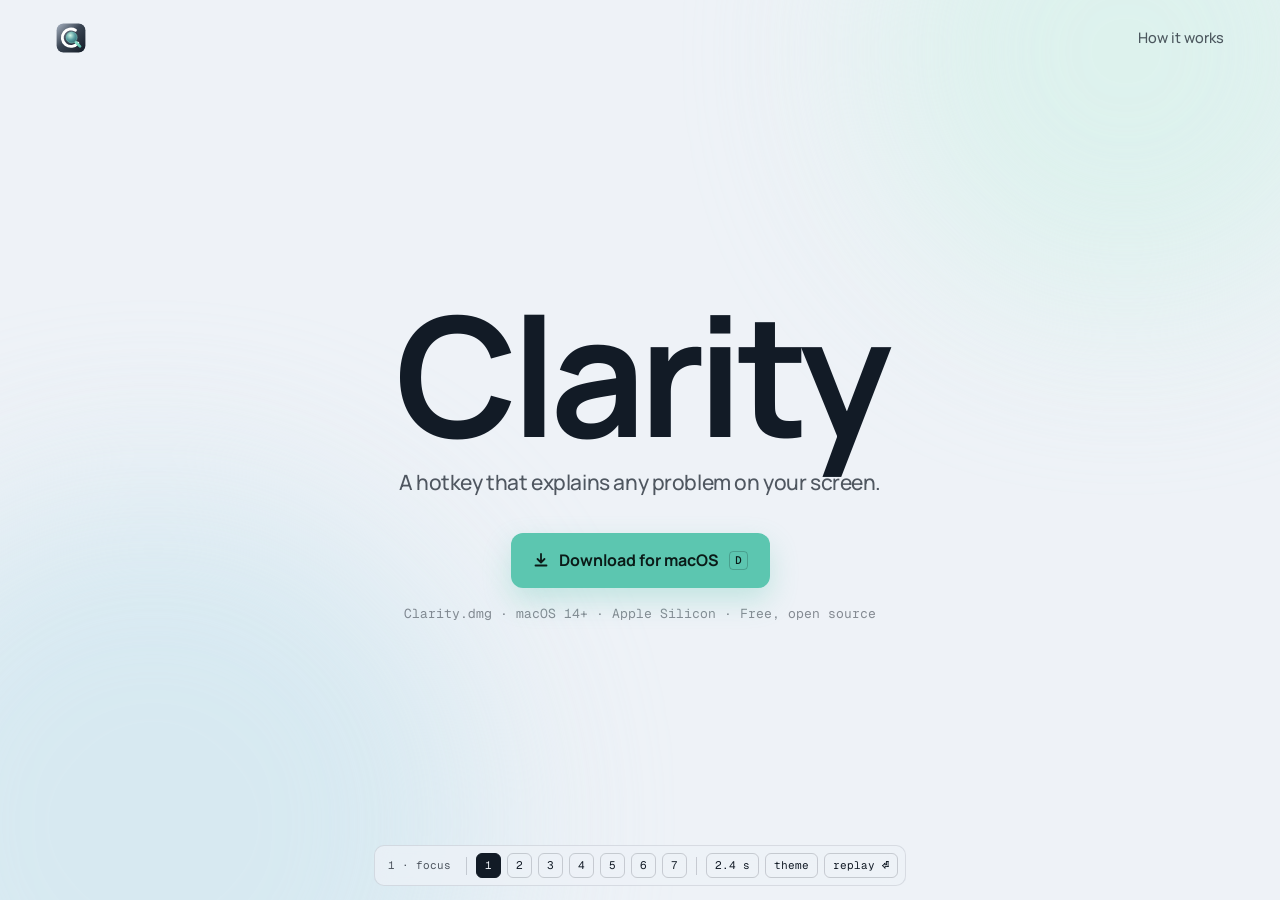
==== docs/boot-lab.html @ bc811ad2 "Add boot lab and live prototypes from the overnight session Three 'the site is the screen' prototype" ====
<!doctype html>
<html lang="en" class="theme-paper">
<head>
<meta charset="utf-8">
<meta name="viewport" content="width=device-width, initial-scale=1">
<title>Clarity · boot lab</title>
<link rel="preconnect" href="https://fonts.gstatic.com" crossorigin>
<link rel="stylesheet" href="https://fonts.googleapis.com/css2?family=Manrope:wght@400;500;600;700&family=Geist+Mono:wght@400;500&display=swap">
<style>
/* ============================================================ tokens */
:root {
  --sans: "Manrope", -apple-system, BlinkMacSystemFont, sans-serif;
  --mono: "Geist Mono", ui-monospace, Menlo, monospace;
  --ease-out: cubic-bezier(.2,.7,.2,1);
  --ease-in: cubic-bezier(.6,0,.9,.4);
  --ease-io: cubic-bezier(.65,0,.35,1);
  --ease-land: cubic-bezier(.34,1.25,.5,1);
  /* the dock transform for the flying mark, measured at runtime */
  --dx: 0px; --dy: 0px; --ds: .25;
}
.theme-ink {
  --ground: #0e141c; --ground-2: #141c26;
  --fg: #eaf0f4; --fg-70: rgba(234,240,244,.70); --fg-44: rgba(234,240,244,.44);
  --line: rgba(234,240,244,.12); --line-2: rgba(234,240,244,.22);
  --mint: #6fd1bd; --mint-ink: #0b1b18;
  --glow-a: #1d3a44; --glow-b: #1a2b3a; --glow-o: .55;
  --flash: rgba(207,248,231,.55); --dim: rgba(0,0,0,.52);
  /* how present the out-of-focus word is before the glass finds it */
  --wm-ghost: .45;
}
.theme-paper {
  --ground: #eef2f7; --ground-2: #ffffff;
  --fg: #121b26; --fg-70: rgba(18,27,38,.72); --fg-44: rgba(18,27,38,.48);
  --line: rgba(18,27,38,.10); --line-2: rgba(18,27,38,.18);
  --mint: #5cc6b0; --mint-ink: #0b1b18;
  --glow-a: #cfe6ef; --glow-b: #d7f1ea; --glow-o: .75;
  --flash: rgba(255,255,255,.7); --dim: rgba(18,27,38,.34);
  /* dark text blurred on a light ground loses more of itself, so keep more of it */
  --wm-ghost: .68;
}

* { box-sizing: border-box; }
html, body { height: 100%; }
/* the glass's diameter and how far it travels; one pair of numbers per breakpoint */
:root { --lens-d: 420px; --reach: 840px; }
@media (max-width: 760px) { :root { --lens-d: 260px; --reach: 480px; } }
/* on a phone the glass has to stay smaller than the word, or there is nothing
   left for it to search for */
@media (max-width: 460px) { :root { --lens-d: 170px; --reach: 320px; } }
body {
  margin: 0; overflow: hidden; background: var(--ground); color: var(--fg);
  font: 16px/1.55 var(--sans); -webkit-font-smoothing: antialiased;
}

/* ============================================================ the hero */
.bg { position: fixed; inset: 0; overflow: hidden; pointer-events: none; }
.bg i { position: absolute; border-radius: 50%; filter: blur(90px); opacity: var(--glow-o); }
.bg i:nth-child(1) { width: 52vw; height: 52vw; left: -14vw; bottom: -20vw; background: var(--glow-a); animation: drift 90s ease-in-out infinite; }
.bg i:nth-child(2) { width: 40vw; height: 40vw; right: -8vw; top: -16vw; background: var(--glow-b); animation: drift 90s ease-in-out infinite reverse; }
@keyframes drift { 0%,100% { transform: none } 50% { transform: translate3d(3vw,-2vw,0) scale(1.06) } }

.page { position: relative; height: 100%; display: grid; grid-template-rows: auto 1fr; padding: 0 clamp(20px, 5vw, 56px); }

.nav { display: flex; align-items: center; justify-content: space-between; height: 76px; }
/* the corner mark exists as the place the icon lands in boots 2 and 6 */
.mark-hold { position: relative; width: 30px; height: 30px; border-radius: 7px; overflow: hidden; }
.mark-sm { width: 30px; height: 30px; display: block; border-radius: 7px; }
/* the only thing that moves once the boot is over: a glint crosses the glass
   every 20 s, which is the ambient behaviour IDENTITY §5 already allows */
.sheen {
  position: absolute; inset: 0; pointer-events: none;
  background: linear-gradient(100deg, transparent 34%, rgba(255,255,255,.8) 50%, transparent 66%);
  transform: translateX(-150%); animation: sheen 20s linear infinite;
}
@keyframes sheen { 0%, 93% { transform: translateX(-150%) } 100% { transform: translateX(150%) } }
.nav a { color: var(--fg-70); text-decoration: none; font-size: 14.5px; font-weight: 500; }
.nav a:hover { color: var(--fg); }

.hero { align-self: center; justify-self: center; text-align: center; padding-bottom: 6vh; position: relative; }
.wordmark { margin: 0; font-size: clamp(64px, 13vw, 168px); font-weight: 700; letter-spacing: -.045em; line-height: .9; }
/* wide enough to stay on one line on a desktop; it wraps on its own below ~560px */
.tagline { margin: 18px auto 0; font-size: clamp(16px, 1.7vw, 21px); font-weight: 500; letter-spacing: -.02em; color: var(--fg-70); max-width: 50ch; }
.dl {
  display: inline-flex; align-items: center; gap: 10px; margin-top: 34px; text-decoration: none;
  background: var(--mint); color: var(--mint-ink); font-weight: 700; font-size: 16px;
  padding: 15px 22px; border-radius: 12px; box-shadow: 0 12px 28px rgba(92,198,176,.3);
}
.dl svg { width: 16px; height: 16px; }
.dl kbd { font: 500 11px/1 var(--mono); border: 1px solid rgba(11,27,24,.22); border-radius: 4px; padding: 3px 5px; }
.fine { margin: 16px 0 0; font: 400 13px/1.5 var(--mono); color: var(--fg-44); }

/* ============================================================ boot layers */
/* All of these are inert and invisible at rest; each boot animates the ones it needs. */
.flyer { position: fixed; left: 50%; top: 50%; width: 132px; height: 132px; margin: -66px 0 0 -66px; opacity: 0; pointer-events: none; }
.flyer svg { width: 100%; height: 100%; display: block; }
/* the sweeping object is the icon's magnifier at scale, not a soft bubble:
   thick white C open at the lower right, with the glass sitting inside it */
/* --lens-y is the wordmark's vertical centre, measured at runtime, so the glass
   sweeps along the word rather than along the middle of the viewport */
/* everything about the glass is a fraction of --lens-d, so one variable resizes
   it for a phone; --reach is how far it travels, in the same spirit */
.lens { position: fixed; left: 50%; top: var(--lens-y, 50%); width: var(--lens-d); height: var(--lens-d);
  margin: calc(var(--lens-d) / -2) 0 0 calc(var(--lens-d) / -2); opacity: 0; pointer-events: none; }
.lens .rim { position: absolute; inset: 0; border-radius: 50%; border: calc(var(--lens-d) * .0714) solid #fff; border-right-color: transparent; transform: rotate(38deg); box-shadow: 0 24px 60px rgba(18,27,38,.22); }
/* a tint, not a fill: whatever is under the glass has to stay readable */
.lens .disc { position: absolute; inset: calc(var(--lens-d) * .1095); border-radius: 50%; border: 2px solid rgba(141,220,203,.75);
  background: radial-gradient(circle at 36% 30%, rgba(207,248,231,.20), rgba(88,157,161,.10) 56%, rgba(47,107,114,.08));
  /* the edge is thick glass: light piles up just inside it and dims right at it */
  box-shadow: inset 0 0 24px rgba(207,248,231,.18),
              inset 0 0 0 5px rgba(255,255,255,.06),
              inset 0 0 14px 8px rgba(18,27,38,.10); }
/* the rim catches light the way a thick lens does, brightest at the top left */
.lens .disc::after {
  content: ""; position: absolute; inset: 5px; border-radius: 50%;
  border: 1.5px solid transparent; border-top-color: rgba(255,255,255,.55); border-left-color: rgba(255,255,255,.3);
  transform: rotate(-18deg);
}
/* the caustic: the crescent of light a lens throws on its far side */
.lens .disc::before {
  content: ""; position: absolute; inset: 2px; border-radius: 50%;
  background: radial-gradient(circle at 72% 76%, rgba(255,255,255,.16), rgba(255,255,255,0) 42%);
}
.lens .stick { position: absolute; right: calc(var(--lens-d) * -.062); bottom: calc(var(--lens-d) * -.0286);
  width: calc(var(--lens-d) * .281); height: calc(var(--lens-d) * .081); border-radius: calc(var(--lens-d) * .0405);
  background: linear-gradient(#8fe3cf, #5cc2ad); transform: rotate(45deg); transform-origin: left center; }
.glass { position: fixed; inset: -10%; opacity: 0; pointer-events: none;
  background: radial-gradient(circle at 35% 30%, #cff8e7, #589da1 52%, #2f6b72); }
.ring { position: fixed; left: 50%; top: 50%; width: 66vmin; height: 66vmin; margin: -33vmin 0 0 -33vmin; border-radius: 50%;
  border: 7vmin solid #fff; border-right-color: transparent; transform: rotate(38deg); opacity: 0; pointer-events: none; }
.flash { position: fixed; inset: 0; background: var(--flash); opacity: 0; pointer-events: none; }
.caps { position: absolute; left: 50%; top: calc(100% + 18px); transform: translateX(-50%); display: flex; gap: 7px; opacity: 0; }
.caps kbd { font: 500 15px/1 var(--mono); color: var(--fg); background: var(--ground-2); border: 1px solid var(--line-2); border-bottom-width: 3px; border-radius: 8px; padding: 10px 12px; }
/* the selection wraps the wordmark only, and the wordmark sits above the dim,
   the way a real capture leaves the chosen region bright */
.wm-wrap { position: relative; display: inline-block; z-index: 3; }
/* white dashes, because they sit over the dim the way a real capture marquee does */
.sel { position: absolute; inset: -14px -24px; border: 1.5px dashed rgba(255,255,255,.92); border-radius: 4px; opacity: 0; }
.dim { position: fixed; inset: 0; background: var(--dim); opacity: 0; pointer-events: none; }

/* ============================================================ shared keyframes */
@keyframes drift-none { to { transform: none } }
@keyframes focus-in { from { opacity: .25; filter: blur(12px) } to { opacity: 1; filter: blur(0px) } }
@keyframes fade-in { from { opacity: 0 } to { opacity: 1 } }
@keyframes rise { from { opacity: 0; transform: translateY(12px) } to { opacity: 1; transform: none } }
/* the identity's signature: blur plus a tracking change, so it reads as focus and not as a fade */
@keyframes wm-focus { from { opacity: .2; filter: blur(16px); letter-spacing: .06em } to { opacity: 1; filter: blur(0px); letter-spacing: -.045em } }

/* ============================================================ boot 1 · focus */
.boot-1 h1.wordmark { animation: wm-focus 1100ms var(--ease-out) both; }
.boot-1 .tagline { animation: focus-in 620ms var(--ease-out) 400ms both; }
.boot-1 .dl { animation: rise 560ms var(--ease-out) 620ms both; }
.boot-1 .fine { animation: fade-in 520ms var(--ease-out) 820ms both; }
.boot-1 .nav { animation: fade-in 520ms var(--ease-out) 900ms both; }

/* ============================================================ boot 2 · spin-land */
/* IDENTITY §5 recipe 2: the magnifier rotates −300°→0 on --ease-land; the square never turns. */
.boot-2 .flyer { animation: flyer-hold 1080ms both, dock 620ms var(--ease-io) 1140ms both; }
.boot-2 .flyer .mag { animation: spin 1050ms var(--ease-land) both; transform-origin: 50px 49px; }
.boot-2 .mark-sm { animation: fade-in 240ms var(--ease-out) 1700ms both; }
.boot-2 h1.wordmark { animation: wm-focus 900ms var(--ease-out) 1240ms both; }
.boot-2 .tagline { animation: focus-in 560ms var(--ease-out) 1560ms both; }
.boot-2 .dl { animation: rise 520ms var(--ease-out) 1700ms both; }
.boot-2 .fine { animation: fade-in 460ms var(--ease-out) 1840ms both; }
.boot-2 .nav a { animation: fade-in 460ms var(--ease-out) 1840ms both; }
@keyframes flyer-hold { from { opacity: 1 } to { opacity: 1 } }
@keyframes spin { from { transform: rotate(-300deg) } to { transform: rotate(0deg) } }
@keyframes dock { from { transform: none } to { transform: translate(var(--dx), var(--dy)) scale(var(--ds)); opacity: 0 } }

/* ============================================================ boot 3 · lens sweep */
/* The glass travels across the viewport and the page sharpens as it passes: the
   name is the behaviour, performed on the page itself rather than illustrated. */
.boot-3 .page { animation: unblur 1500ms var(--ease-io) 120ms both; }
.boot-3 .lens { animation: sweep 1700ms var(--ease-io) both; }
.boot-3 h1.wordmark { animation: track 1500ms var(--ease-io) 120ms both; }
@keyframes unblur {
  0% { opacity: .35; filter: blur(15px) }
  45% { opacity: .8; filter: blur(7px) }
  100% { opacity: 1; filter: blur(0px) }
}
@keyframes track { from { letter-spacing: .05em } to { letter-spacing: -.045em } }
@keyframes sweep {
  0% { opacity: 0; transform: translateX(-62vw) scale(.9) }
  14% { opacity: 1 }
  84% { opacity: 1 }
  100% { opacity: 0; transform: translateX(62vw) scale(.9) }
}

/* ============================================================ boot 4 · through the glass */
/* We open inside the lens: the glass fills the viewport, the ring passes, and the
   page is on the other side. A's zoom, with no laptop and no six seconds. */
.boot-4 .glass { animation: glass-pass 1500ms var(--ease-io) both; }
.boot-4 .ring { animation: ring-pass 1500ms var(--ease-io) 60ms both; }
.boot-4 .page { animation: arrive 1000ms var(--ease-out) 900ms both; }
@keyframes glass-pass {
  0% { opacity: 1; transform: scale(1) }
  55% { opacity: .92; transform: scale(2.4) }
  100% { opacity: 0; transform: scale(6.5) }
}
@keyframes ring-pass {
  0% { opacity: .95; transform: rotate(38deg) scale(.5) }
  60% { opacity: .7; transform: rotate(38deg) scale(2.6) }
  100% { opacity: 0; transform: rotate(38deg) scale(6) }
}
@keyframes arrive { from { opacity: 0; filter: blur(14px); transform: scale(1.04) } to { opacity: 1; filter: blur(0px); transform: none } }

/* ============================================================ boot 5 · capture */
/* The hotkey happens to the page: keys, selection, flash, and the page resolves.
   States the product's one gesture without putting the app on the homepage. */
.boot-5 .caps { animation: caps-in 620ms var(--ease-out) 180ms both; }
.boot-5 .caps kbd { animation: press 160ms var(--ease-out) both; }
.boot-5 .caps kbd:nth-child(1) { animation-delay: 340ms }
.boot-5 .caps kbd:nth-child(2) { animation-delay: 420ms }
.boot-5 .caps kbd:nth-child(3) { animation-delay: 500ms }
.boot-5 .dim { animation: dim 700ms var(--ease-out) 580ms both; }
.boot-5 .sel { animation: select 560ms var(--ease-io) 660ms both; }
.boot-5 .flash { animation: flash 300ms var(--ease-out) 1120ms both; }
.boot-5 h1.wordmark { animation: wm-focus 760ms var(--ease-out) 1240ms both; }
.boot-5 .tagline, .boot-5 .fine, .boot-5 .nav { animation: fade-in 520ms var(--ease-out) 1420ms both; }
.boot-5 .dl { animation: rise 480ms var(--ease-out) 1500ms both; }
@keyframes caps-in { 0% { opacity: 0; transform: translate(-50%, 8px) } 40%,80% { opacity: 1; transform: translate(-50%, 0) } 100% { opacity: 0; transform: translate(-50%, 0) } }
@keyframes press { 0%,100% { transform: none } 50% { transform: translateY(3px) } }
@keyframes select { 0% { opacity: 0; clip-path: inset(0 100% 0 0) } 10% { opacity: 1 } 70% { opacity: 1; clip-path: inset(0 0 0 0) } 100% { opacity: 0; clip-path: inset(0 0 0 0) } }
@keyframes flash { 0% { opacity: 0 } 30% { opacity: 1 } 100% { opacity: 0 } }
@keyframes dim { 0% { opacity: 0 } 26%, 74% { opacity: 1 } 100% { opacity: 0 } }

/* ============================================================ boot 6 · ring draw */
/* The mark is built: ring drawn, handle extended, glass filled, then it docks. */
.boot-6 .flyer { animation: fade-in 200ms var(--ease-out) both, dock 620ms var(--ease-io) 1260ms both; }
.boot-6 .flyer .ring-path { animation: draw 780ms var(--ease-io) 140ms both; }
.boot-6 .flyer .handle-path { animation: draw-handle 420ms var(--ease-out) 760ms both; }
.boot-6 .flyer .glass-disc { animation: pop 520ms var(--ease-land) 640ms both; transform-origin: 52px 48px; }
.boot-6 .flyer .glint { animation: fade-in 420ms var(--ease-out) 1000ms both; }
.boot-6 .mark-sm { animation: fade-in 240ms var(--ease-out) 1820ms both; }
.boot-6 h1.wordmark { animation: wm-focus 860ms var(--ease-out) 1340ms both; }
.boot-6 .tagline { animation: focus-in 540ms var(--ease-out) 1620ms both; }
.boot-6 .dl { animation: rise 500ms var(--ease-out) 1740ms both; }
.boot-6 .fine, .boot-6 .nav a { animation: fade-in 460ms var(--ease-out) 1880ms both; }
@keyframes draw { from { stroke-dashoffset: 132 } to { stroke-dashoffset: 0 } }
@keyframes draw-handle { from { stroke-dashoffset: 22 } to { stroke-dashoffset: 0 } }
@keyframes pop { from { opacity: 0; transform: scale(.2) } to { opacity: 1; transform: scale(1) } }
.flyer .ring-path { stroke-dasharray: 132 60; }
.flyer .handle-path { stroke-dasharray: 22; }
.flyer .glass-disc, .flyer .glint { opacity: 1; }
.boot-6 .flyer .glass-disc, .boot-6 .flyer .glint { opacity: 0; }

/* ============================================================ boot 7 · search */
/* 1 and 3 combined, with intent added: the glass hunts across a page it can't
 * read, misses, comes back, finds the word, and only then does the page resolve.
 * A second sharp copy of the wordmark is masked to the glass, so what you see
 * through the lens is genuinely in focus while everything around it isn't.
 *
 * One animated path, two consumers. The properties below are the glass: where
 * it is, how big it is, how much it magnifies, how it is tilted, whether it is
 * visible. The lens element transforms by them and the mask is cut by them, so
 * the two can't drift apart the way two hand-matched keyframe lists would. */
@property --mx  { syntax: "<length>"; initial-value: 0px;   inherits: true; }
@property --my  { syntax: "<length>"; initial-value: 0px;   inherits: true; }
/* the initials are the finished state, so with no animation running the sharp
   copy lands exactly on the base and the hero still reads */
@property --mr  { syntax: "<length>"; initial-value: 1700px; inherits: true; }
@property --mag { syntax: "<number>"; initial-value: 1;      inherits: true; }
@property --mrot { syntax: "<angle>"; initial-value: 0deg;  inherits: true; }
@property --mscale { syntax: "<number>"; initial-value: 1;  inherits: true; }
@property --mop { syntax: "<number>"; initial-value: 0;     inherits: true; }

.wm-sharp {
  position: absolute; inset: 0; pointer-events: none; opacity: 0;
  /* scaled about the glass's centre, so the letters under it are genuinely
     magnified; the mask radius is divided back out so the hole stays --mr */
  transform-origin: calc(50% + var(--mx)) calc(50% + var(--my));
  transform: scale(var(--mag));
  -webkit-mask-image: radial-gradient(circle calc(var(--mr) / var(--mag)) at calc(50% + var(--mx)) calc(50% + var(--my)), #000 76%, rgba(0,0,0,0) 100%);
  mask-image: radial-gradient(circle calc(var(--mr) / var(--mag)) at calc(50% + var(--mx)) calc(50% + var(--my)), #000 76%, rgba(0,0,0,0) 100%);
}
.boot-7 .wm-sharp { opacity: 1; }
.boot-7 .lens { opacity: var(--mop); transform: translate(var(--mx), var(--my)) rotate(var(--mrot)) scale(var(--mscale)); }
/* the path itself lives on the root, so every consumer reads the same clock */
.boot-7 { animation: hunt 1900ms linear both; }
/* the base copy comes into focus as the mask spreads, so the two cross-dissolve */
.boot-7 h1.wordmark { animation: unblur-wm 360ms var(--ease-out) 1690ms both; }
.boot-7 .tagline { animation: focus-in 520ms var(--ease-out) 1750ms both; }
.boot-7 .dl { animation: rise 500ms var(--ease-out) 1850ms both; }
.boot-7 .fine, .boot-7 .nav { animation: fade-in 460ms var(--ease-out) 1950ms both; }
@keyframes unblur-wm { from { opacity: var(--wm-ghost); filter: blur(15px) } to { opacity: 1; filter: blur(0px) } }
/* Each keyframe carries its own easing, so one animation can still have a fast
 * entrance, restless hesitation, a decisive sweep and an eased settle. */
@keyframes hunt {
  /* comes in from off-screen left, low and tilted, and decelerates */
  0%   { --mx: calc(var(--reach) * -1);    --my: 6px;   --mrot: -7deg; --mscale: .92; --mop: 0;
         --mr: calc(var(--lens-d) * .3905); --mag: 1.22;
         animation-timing-function: cubic-bezier(.16,1,.3,1) }
  5%   { --mx: calc(var(--reach) * -.738); --mop: 1;    --mscale: 1;   animation-timing-function: cubic-bezier(.4,0,.2,1) }
  15%  { --mx: calc(var(--reach) * -.333); --my: -14px; --mrot: -3deg; animation-timing-function: linear }
  23%  { --mx: calc(var(--reach) * .167);  --my: -4px;  --mrot: 3deg;  animation-timing-function: cubic-bezier(.3,0,.3,1) }
  /* overshoots the word, then hesitates: three small restless nudges */
  31%  { --mx: calc(var(--reach) * .536);  --my: 12px;  --mrot: 7deg;  animation-timing-function: ease-in-out }
  35%  { --mx: calc(var(--reach) * .579);  --my: 17px;  --mrot: 8deg;  animation-timing-function: ease-in-out }
  39%  { --mx: calc(var(--reach) * .514);  --my: 11px;  --mrot: 6deg;  animation-timing-function: ease-in-out }
  43%  { --mx: calc(var(--reach) * .569);  --my: 15px;  --mrot: 8deg;  animation-timing-function: cubic-bezier(.65,0,.35,1) }
  /* gives up on the right, sweeps back fast, and again goes too far */
  55%  { --mx: calc(var(--reach) * -.190); --my: 18px;  --mrot: -3deg; animation-timing-function: cubic-bezier(.3,0,.4,1) }
  63%  { --mx: calc(var(--reach) * -.536); --my: 10px;  --mrot: -7deg; animation-timing-function: ease-in-out }
  67%  { --mx: calc(var(--reach) * -.550); --my: 7px;   --mrot: -7deg; animation-timing-function: cubic-bezier(.5,0,.5,1) }
  /* the slow scan in from the left: this is the part that has to feel searching */
  79%  { --mx: calc(var(--reach) * -.100); --my: 3px;   --mrot: -1deg; animation-timing-function: cubic-bezier(.2,.7,.3,1) }
  /* finds it: pushes just past centre, then settles back onto the word */
  85%  { --mx: calc(var(--reach) * .026);  --my: 0px;   --mrot: .6deg; --mscale: 1.07;
         animation-timing-function: cubic-bezier(.34,1.4,.64,1) }
  89%  { --mx: 0px; --my: 0px; --mrot: 0deg; --mscale: 1; --mag: 1.22; --mop: 1;
         --mr: calc(var(--lens-d) * .3905);
         animation-timing-function: cubic-bezier(.16,1,.3,1) }
  /* the focus spreads out of the glass across the word, and the glass lifts off */
  100% { --mx: 0px; --my: 0px; --mrot: 0deg; --mscale: 1.55; --mag: 1; --mop: 0;
         --mr: calc(var(--lens-d) * 1.48) }
}

/* ============================================================ reduced motion */
@media (prefers-reduced-motion: reduce) {
  * { animation-duration: 200ms !important; animation-delay: 0ms !important; }
  .flyer, .lens, .glass, .ring, .flash, .dim, .caps, .sel, .sheen, .wm-sharp { display: none !important; }
  [class*="boot-"] .page { animation: fade-in 200ms both !important; }
}

/* ============================================================ lab chrome */
.lab {
  position: fixed; left: 50%; bottom: 14px; transform: translateX(-50%); z-index: 20;
  display: flex; align-items: center; gap: 6px; padding: 7px;
  font: 400 11px/1 var(--mono); color: var(--fg-44);
  background: color-mix(in srgb, var(--ground) 72%, transparent);
  border: 1px solid var(--line); border-radius: 10px; backdrop-filter: blur(10px);
}
.lab button { font: inherit; color: var(--fg); background: none; border: 1px solid var(--line-2); border-radius: 6px; padding: 6px 8px; cursor: pointer; }
.lab button[aria-pressed="true"] { background: var(--fg); color: var(--ground); border-color: var(--fg); }
.lab .sep { width: 1px; height: 18px; background: var(--line-2); margin: 0 3px; }
.lab .name { padding: 0 6px; color: var(--fg-70); }
</style>
</head>
<body>
<div class="bg" aria-hidden="true"><i></i><i></i></div>

<div class="page">
  <nav class="nav">
    <span class="mark-hold">
    <svg class="mark-sm" viewBox="0 0 100 100" role="img" aria-label="Clarity">
      <defs>
        <linearGradient id="sq-s" x1="0" y1="0" x2="1" y2="1"><stop offset="0" stop-color="#a9b4c3"/><stop offset=".45" stop-color="#3a4553"/><stop offset="1" stop-color="#121b26"/></linearGradient>
        <radialGradient id="lens-s" cx=".38" cy=".32" r=".75"><stop offset="0" stop-color="#cff8e7"/><stop offset=".55" stop-color="#589da1"/><stop offset="1" stop-color="#2f6b72"/></radialGradient>
        <linearGradient id="handle-s" x1="0" y1="0" x2="1" y2="1"><stop offset="0" stop-color="#8fe3cf"/><stop offset="1" stop-color="#5cc2ad"/></linearGradient>
      </defs>
      <rect x="2" y="2" width="96" height="96" rx="22" fill="url(#sq-s)"/>
      <circle cx="50" cy="49" r="29" fill="none" stroke="#fff" stroke-width="9.5" stroke-linecap="round" stroke-dasharray="132 60" transform="rotate(38 50 49)"/>
      <line x1="66" y1="64" x2="80" y2="78" stroke="url(#handle-s)" stroke-width="9" stroke-linecap="round"/>
      <circle cx="52" cy="48" r="18.5" fill="url(#lens-s)" stroke="#8ddccb" stroke-width="1.6"/>
    </svg>
    <span class="sheen" aria-hidden="true"></span>
    </span>
    <a href="#">How it works</a>
  </nav>

  <div class="hero">
    <div class="wm-wrap">
      <h1 class="wordmark">Clarity</h1>
      <span class="wordmark wm-sharp" aria-hidden="true">Clarity</span>
      <div class="sel" aria-hidden="true"></div>
      <div class="caps" aria-hidden="true"><kbd>⌘</kbd><kbd>⇧</kbd><kbd>E</kbd></div>
    </div>
    <p class="tagline">A hotkey that explains any problem on your screen.</p>
    <a class="dl" href="https://github.com/s0hamjain/Clarity/releases/latest">
      <svg viewBox="0 0 16 16" fill="none" stroke="currentColor" stroke-width="1.8" stroke-linecap="round" stroke-linejoin="round" aria-hidden="true"><path d="M8 2v8M4.5 7 8 10.5 11.5 7M2.5 13.5h11"/></svg>
      Download for macOS <kbd>D</kbd>
    </a>
    <p class="fine">Clarity.dmg · macOS 14+ · Apple Silicon · Free, open source</p>
  </div>
</div>

<!-- boot layers -->
<div class="glass" aria-hidden="true"></div>
<div class="ring" aria-hidden="true"></div>
<div class="lens" aria-hidden="true"><span class="stick"></span><span class="rim"></span><span class="disc"></span></div>
<div class="dim" aria-hidden="true"></div>
<div class="flash" aria-hidden="true"></div>
<div class="flyer" aria-hidden="true">
  <svg viewBox="0 0 100 100">
    <defs>
      <linearGradient id="sq-b" x1="0" y1="0" x2="1" y2="1"><stop offset="0" stop-color="#a9b4c3"/><stop offset=".45" stop-color="#3a4553"/><stop offset="1" stop-color="#121b26"/></linearGradient>
      <radialGradient id="lens-b" cx=".38" cy=".32" r=".75"><stop offset="0" stop-color="#cff8e7"/><stop offset=".55" stop-color="#589da1"/><stop offset="1" stop-color="#2f6b72"/></radialGradient>
      <linearGradient id="handle-b" x1="0" y1="0" x2="1" y2="1"><stop offset="0" stop-color="#8fe3cf"/><stop offset="1" stop-color="#5cc2ad"/></linearGradient>
    </defs>
    <rect x="2" y="2" width="96" height="96" rx="22" fill="url(#sq-b)"/>
    <g class="mag">
      <circle class="ring-path" cx="50" cy="49" r="29" fill="none" stroke="#fff" stroke-width="9.5" stroke-linecap="round" transform="rotate(38 50 49)"/>
      <line class="handle-path" x1="66" y1="64" x2="80" y2="78" stroke="url(#handle-b)" stroke-width="9" stroke-linecap="round"/>
      <circle class="glass-disc" cx="52" cy="48" r="18.5" fill="url(#lens-b)" stroke="#8ddccb" stroke-width="1.6"/>
      <ellipse class="glint" cx="45" cy="40" rx="5.5" ry="3" fill="rgba(255,255,255,.7)" transform="rotate(-35 45 40)"/>
    </g>
  </svg>
</div>

<div class="lab">
  <span class="name" id="name">1 · focus</span>
  <span class="sep"></span>
  <button data-boot="1" type="button">1</button>
  <button data-boot="2" type="button">2</button>
  <button data-boot="3" type="button">3</button>
  <button data-boot="4" type="button">4</button>
  <button data-boot="5" type="button">5</button>
  <button data-boot="6" type="button">6</button>
  <button data-boot="7" type="button">7</button>
  <span class="sep"></span>
  <button id="speed" type="button" title="length of the whole boot — s">2.4 s</button>
  <button id="theme" type="button">theme</button>
  <button id="replay" type="button">replay ⏎</button>
</div>

<script>
/* Runs at the end of the body so the dock target can be measured before the
 * boot class lands, and so nothing is parked invisible waiting on script. */
(function () {
  var root = document.documentElement;
  var NAMES = { 1: 'focus', 2: 'spin-land', 3: 'lens sweep', 4: 'through the glass', 5: 'capture', 6: 'ring draw', 7: 'search' };
  var params = new URLSearchParams(location.search);
  var boot = params.get('boot') || localStorage.getItem('boot') || '1';
  var theme = params.get('theme') || localStorage.getItem('theme') || 'paper';
  if (!NAMES[boot]) boot = '1';

  function measureDock() {
    var big = document.querySelector('.flyer'), small = document.querySelector('.mark-sm');
    var a = big.getBoundingClientRect(), b = small.getBoundingClientRect();
    root.style.setProperty('--dx', (b.left + b.width / 2 - (a.left + a.width / 2)) + 'px');
    root.style.setProperty('--dy', (b.top + b.height / 2 - (a.top + a.height / 2)) + 'px');
    root.style.setProperty('--ds', (b.width / a.width).toFixed(4));
    var wm = document.querySelector('.wordmark').getBoundingClientRect();
    root.style.setProperty('--lens-y', (wm.top + wm.height / 2) + 'px');
  }

  function paint() {
    root.className = 'theme-' + theme + ' boot-' + boot;
    document.getElementById('name').textContent = boot + ' · ' + NAMES[boot];
    document.querySelectorAll('[data-boot]').forEach(function (b) {
      b.setAttribute('aria-pressed', b.dataset.boot === boot);
    });
  }

  /* Every boot is written at 2.4 s. Changing the speed scales the playback rate
   * of all of them at once, so the internal proportions never change. */
  var SPEEDS = [2.4, 1.8, 3.0];
  var speed = +(params.get('speed') || localStorage.getItem('speed') || 2.4);
  if (SPEEDS.indexOf(speed) < 0) speed = 2.4;

  function applySpeed() {
    document.getElementById('speed').textContent = speed.toFixed(1) + ' s';
    var rate = 2.4 / speed;
    document.getAnimations().forEach(function (a) {
      var t = a.effect && a.effect.target;
      if (t && t.classList && t.classList.contains('sheen')) return;  /* ambient, not part of the boot */
      if (t && t.closest && t.closest('.bg')) return;
      a.playbackRate = rate;   /* set, not updatePlaybackRate: this applies now */
    });
  }

  function play() {
    root.className = 'theme-' + theme;   /* drop the boot class */
    void root.offsetWidth;               /* reflow, so the animations restart */
    measureDock();
    paint();
    applySpeed();
  }

  measureDock();
  paint();
  applySpeed();
  addEventListener('resize', measureDock);

  document.getElementById('speed').addEventListener('click', function () {
    speed = SPEEDS[(SPEEDS.indexOf(speed) + 1) % SPEEDS.length];
    localStorage.setItem('speed', speed); play();
  });

  document.querySelectorAll('[data-boot]').forEach(function (b) {
    b.addEventListener('click', function () {
      boot = b.dataset.boot; localStorage.setItem('boot', boot); play();
    });
  });
  document.getElementById('theme').addEventListener('click', function () {
    theme = theme === 'paper' ? 'ink' : 'paper'; localStorage.setItem('theme', theme); play();
  });
  document.getElementById('replay').addEventListener('click', play);
  addEventListener('keydown', function (e) {
    if (NAMES[e.key]) { boot = e.key; localStorage.setItem('boot', boot); play(); }
    else if (e.key === 'Enter' || e.key === 'r') play();
    else if (e.key === 't') { theme = theme === 'paper' ? 'ink' : 'paper'; localStorage.setItem('theme', theme); play(); }
    else if (e.key === 's') { speed = SPEEDS[(SPEEDS.indexOf(speed) + 1) % SPEEDS.length]; localStorage.setItem('speed', speed); play(); }
  });
})();
</script>
</body>
</html>
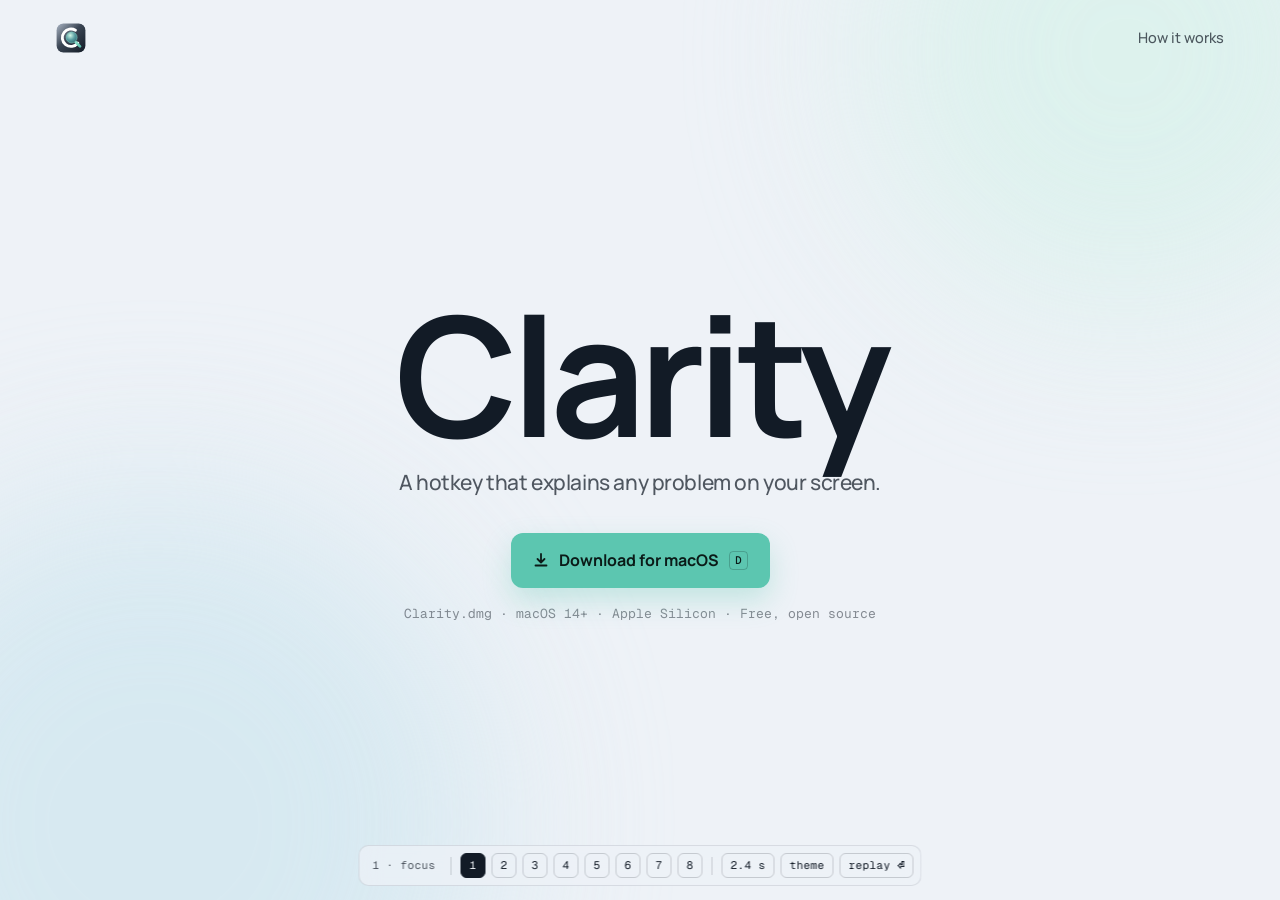
==== commit 20defd25: "Boot lab: add boot 8, the pursuit Boot 7's hunt rewritten as a spring chase with three targets, so t" ====
--- a/docs/boot-lab.html
+++ b/docs/boot-lab.html
@@ -314,10 +314,35 @@
          --mr: calc(var(--lens-d) * 1.48) }
 }
 
+
+/* ============================================================ boot 8 · pursuit */
+/* Boot 7's idea with the path rewritten. The glass chases a target that jumps
+ * three times (past the word, back past it, onto it), so its velocity is never
+ * discontinuous: it slows as it nears each target, which is the hesitation,
+ * and its tilt is read off its own velocity, so it leans into every turn.
+ * The magnifier is a clipped circle moved by transform with an inverse-shifted
+ * copy of the word inside: no mask recut, no blur animating while it hunts. */
+.mag8 { position: fixed; left: 50%; top: var(--lens-y, 50%);
+  width: calc(var(--lens-d) * .781); height: calc(var(--lens-d) * .781);
+  margin: calc(var(--lens-d) * -.3905) 0 0 calc(var(--lens-d) * -.3905);
+  border-radius: 50%; overflow: hidden; opacity: 0; pointer-events: none;
+  transform: translate(var(--mx), var(--my)); will-change: transform; }
+.mag8-in { position: absolute; left: 50%; top: 50%; width: 0; height: 0;
+  transform: translate(calc(-1 * var(--mx)), calc(-1 * var(--my))) scale(var(--mag)); will-change: transform; }
+.mag8-wm { position: absolute; left: 0; top: 0; transform: translate(-50%, -50%); white-space: nowrap; margin: 0; opacity: 1; filter: none; }
+.boot-8 .mag8 { opacity: var(--m8op, 1); }
+.boot-8 .lens { opacity: var(--mop); transform: translate(var(--mx), var(--my)) rotate(var(--mrot)) scale(var(--mscale)); }
+.boot-8 h1.wordmark { opacity: var(--wm-ghost); filter: blur(15px); }
+.boot-8.locked h1.wordmark { animation: unblur-wm 420ms var(--ease-out) both; }
+.boot-8.locked .tagline { animation: focus-in 520ms var(--ease-out) 80ms both; }
+.boot-8.locked .dl { animation: rise 500ms var(--ease-out) 180ms both; }
+.boot-8.locked .fine, .boot-8.locked .nav { animation: fade-in 460ms var(--ease-out) 280ms both; }
+.boot-8:not(.locked) .tagline, .boot-8:not(.locked) .dl, .boot-8:not(.locked) .fine, .boot-8:not(.locked) .nav { opacity: 0; }
+
 /* ============================================================ reduced motion */
 @media (prefers-reduced-motion: reduce) {
   * { animation-duration: 200ms !important; animation-delay: 0ms !important; }
-  .flyer, .lens, .glass, .ring, .flash, .dim, .caps, .sel, .sheen, .wm-sharp { display: none !important; }
+  .flyer, .lens, .glass, .ring, .flash, .dim, .caps, .sel, .sheen, .wm-sharp, .mag8 { display: none !important; }
   [class*="boot-"] .page { animation: fade-in 200ms both !important; }
 }
 
@@ -376,6 +401,7 @@
 <!-- boot layers -->
 <div class="glass" aria-hidden="true"></div>
 <div class="ring" aria-hidden="true"></div>
+<div class="mag8" aria-hidden="true"><div class="mag8-in"><span class="wordmark mag8-wm">Clarity</span></div></div>
 <div class="lens" aria-hidden="true"><span class="stick"></span><span class="rim"></span><span class="disc"></span></div>
 <div class="dim" aria-hidden="true"></div>
 <div class="flash" aria-hidden="true"></div>
@@ -406,6 +432,7 @@
   <button data-boot="5" type="button">5</button>
   <button data-boot="6" type="button">6</button>
   <button data-boot="7" type="button">7</button>
+  <button data-boot="8" type="button">8</button>
   <span class="sep"></span>
   <button id="speed" type="button" title="length of the whole boot — s">2.4 s</button>
   <button id="theme" type="button">theme</button>
@@ -417,7 +444,7 @@
  * boot class lands, and so nothing is parked invisible waiting on script. */
 (function () {
   var root = document.documentElement;
-  var NAMES = { 1: 'focus', 2: 'spin-land', 3: 'lens sweep', 4: 'through the glass', 5: 'capture', 6: 'ring draw', 7: 'search' };
+  var NAMES = { 1: 'focus', 2: 'spin-land', 3: 'lens sweep', 4: 'through the glass', 5: 'capture', 6: 'ring draw', 7: 'search', 8: 'pursuit' };
   var params = new URLSearchParams(location.search);
   var boot = params.get('boot') || localStorage.getItem('boot') || '1';
   var theme = params.get('theme') || localStorage.getItem('theme') || 'paper';
@@ -433,12 +460,57 @@
     root.style.setProperty('--lens-y', (wm.top + wm.height / 2) + 'px');
   }
 
+
+  /* ---- boot 8: the pursuit, driven by a spring chase in JS. Times are on the
+   * 2.4 s base clock and scaled by the lab's speed like everything else. */
+  var hunt8 = { raf: 0 };
+  function stopHunt8() { if (hunt8.raf) cancelAnimationFrame(hunt8.raf); hunt8.raf = 0; root.classList.remove('locked'); }
+  function startHunt8() {
+    stopHunt8();
+    var reach = parseFloat(getComputedStyle(root).getPropertyValue('--reach')) || 840;
+    var scale = speed / 2.4;                         /* >1 = slower */
+    var x = -1.05 * reach, y = 12, vx = 0, vy = 0;
+    var rot = -6, mop = 0, mscale = .94, mag = 1.22, m8op = 1;
+    /* target schedule: [time s, tx, ty, omega, zeta] */
+    var plan = [
+      [0.00,  0.55 * reach,  -8, 6.0, 0.92],     /* glides past the word, slows on the far right */
+      [0.78, -0.24 * reach,   8, 6.5, 0.90],     /* sweeps back, goes a little too far left */
+      [1.48,  0,              0, 7.5, 1.05]      /* settles onto the word */
+    ];
+    var lockAt = 2.0, endAt = 2.45;
+    var t0 = performance.now(), last = t0, locked = false;
+    function set(n, v) { root.style.setProperty(n, v); }
+    set('--mx', x + 'px'); set('--my', y + 'px'); set('--mrot', rot + 'deg'); set('--mop', 0); set('--mscale', mscale); set('--mag', mag); set('--m8op', 1);
+    function frame(now) {
+      var t = (now - t0) / 1000 / scale;
+      var dt = Math.min(0.032, (now - last) / 1000 / scale); last = now;
+      var seg = plan[0]; for (var i = 0; i < plan.length; i++) if (t >= plan[i][0]) seg = plan[i];
+      var w = seg[3], z = seg[4], k = w * w, c = 2 * z * w;
+      vx += (k * (seg[1] - x) - c * vx) * dt; vy += (k * (seg[2] - y) - c * vy) * dt;
+      x += vx * dt; y += vy * dt;
+      /* lean into the direction of travel; smoothed so it never snaps */
+      var want = Math.max(-8, Math.min(8, vx / reach * 4.2));
+      rot += (want - rot) * Math.min(1, dt * 9);
+      mop += ((t < lockAt ? 1 : 0) - mop) * Math.min(1, dt * (t < lockAt ? 6 : 5));
+      mscale += ((t < lockAt ? 1 : 1.5) - mscale) * Math.min(1, dt * (t < lockAt ? 5 : 4));
+      if (t >= lockAt) { m8op += (0 - m8op) * Math.min(1, dt * 7); mag += (1 - mag) * Math.min(1, dt * 6); }
+      if (t >= lockAt && !locked) { locked = true; root.classList.add('locked'); }
+      set('--mx', x.toFixed(2) + 'px'); set('--my', y.toFixed(2) + 'px');
+      set('--mrot', rot.toFixed(2) + 'deg'); set('--mop', mop.toFixed(3)); set('--mscale', mscale.toFixed(3));
+      set('--mag', mag.toFixed(3)); set('--m8op', m8op.toFixed(3));
+      if (t < endAt) hunt8.raf = requestAnimationFrame(frame);
+      else { hunt8.raf = 0; set('--mx', '0px'); set('--my', '0px'); set('--mrot', '0deg'); set('--mop', 0); set('--m8op', 0); set('--mag', 1); }
+    }
+    hunt8.raf = requestAnimationFrame(frame);
+  }
+
   function paint() {
     root.className = 'theme-' + theme + ' boot-' + boot;
     document.getElementById('name').textContent = boot + ' · ' + NAMES[boot];
     document.querySelectorAll('[data-boot]').forEach(function (b) {
       b.setAttribute('aria-pressed', b.dataset.boot === boot);
     });
+    if (boot === '8') startHunt8(); else stopHunt8();
   }
 
   /* Every boot is written at 2.4 s. Changing the speed scales the playback rate
